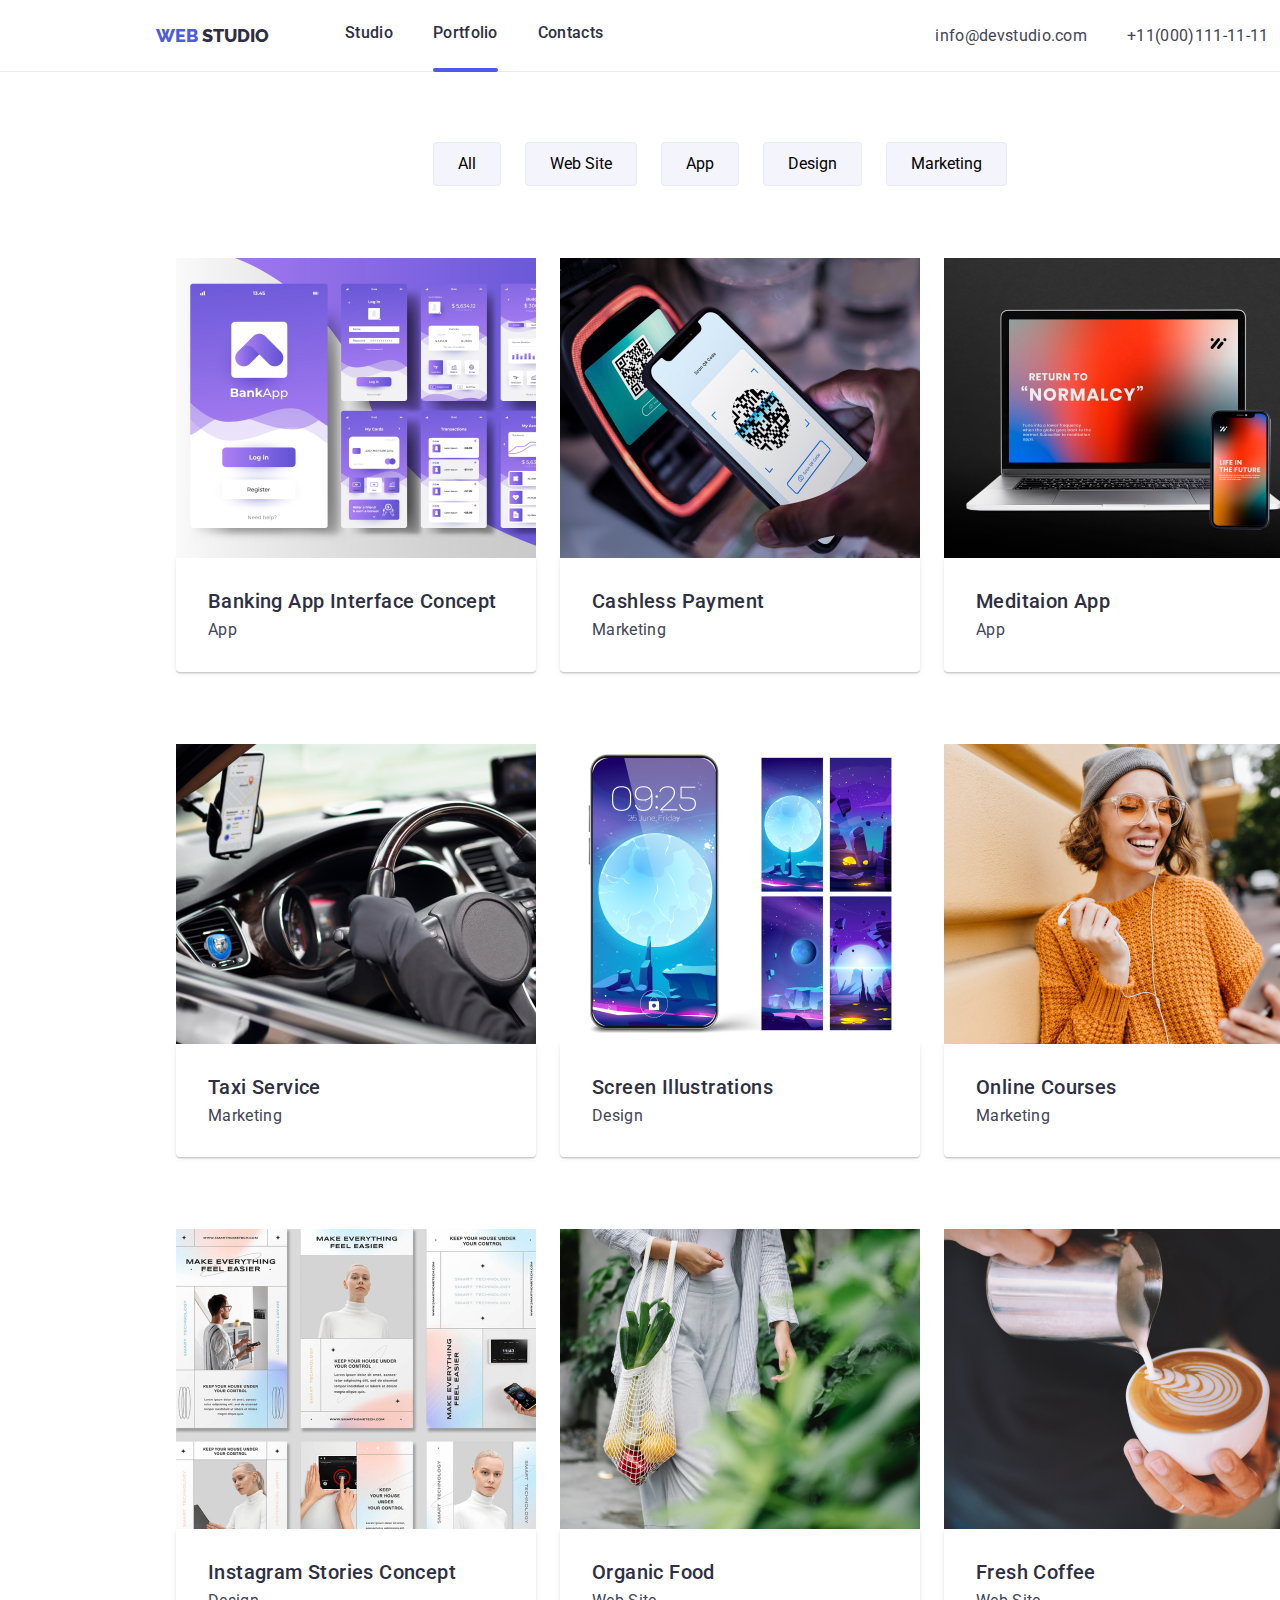
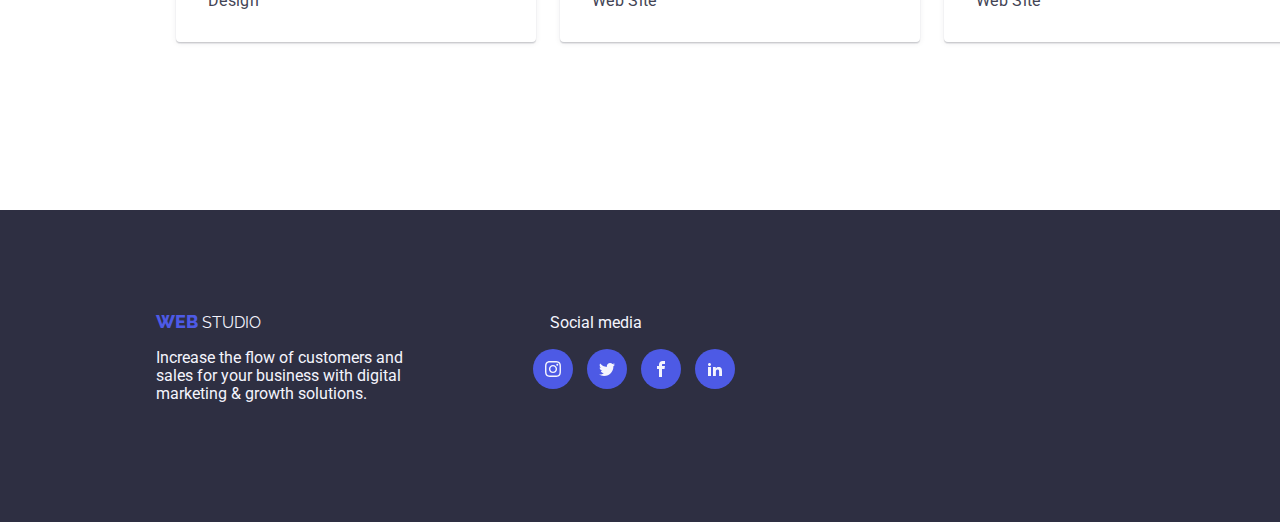
==== portfolio.html @ 01403700 "Initial commit" ====
<!DOCTYPE html>
<html lang="en">

<head>
    <meta charset="UTF-8">
    <meta name="viewport" content="width=device-width, initial-scale=1.0">
    <title>Homework#5-Portfolio</title>
    <link rel="stylesheet" href="css/style.css">
    <link rel="stylesheet" href="css/modern-normalize.css">
    <link rel="preconnect" href="https://fonts.googleapis.com">
    <link rel="preconnect" href="https://fonts.gstatic.com" crossorigin>
    <link
        href="https://fonts.googleapis.com/css2?family=Raleway:wght@800&family=Roboto:wght@400;500;700;900&display=swap"
        rel="stylesheet">
</head>

<body>

    <div class="container">
        <!-- header page -->
        <header class="the-header">
            <nav>
                <a href="WEBSTUDIO">
                    <span class="web">
                        web
                    </span>
                    <span class="studio">
                        studio
                    </span>
                </a>

                <div>
                    <ul class="portfolios">
                        <li><a href="index.html" class="nav-link">Studio</a></li>
                        <li><a href="portfolio.html" class="nav-link active">Portfolio</a></li>
                        <li><a href="Contacts" class="nav-link">Contacts</a></li>
                    </ul>
                </div>
            </nav>

            <div>
                <ul class="links">
                    <li class="infolink"><a href="info@devstudio.com">info@devstudio.com</a></li>
                    <li class="number"><a href="+11(000)111-11-11">+11(000)111-11-11</a></li>
                </ul>
            </div>
        </header>

        <main>
            <!-- Buttons Section -->
            <div class="portfolio-buttons">
                <button type="button" class="port-button">All</button>
                <button type="button" class="port-button">Web Site</button>
                <button type="button" class="port-button">App</button>
                <button type="button" class="port-button">Design</button>
                <button type="button" class="port-button">Marketing</button>
            </div>

            <!-- Marketing Section -->
            <div class="portfolio-marketing">
                            <ul class="port-marketing-lists">
                                <li class="market-list">
                                    <div class="market-image">
                                        <img src="images/port-1.jpg" alt="Banking" width="360px" height="300px">
                                        <div class="market-image-caption">
                                            <p>
                                                Caption Here
                                            </p>
                                        </div>

                                    </div>
                                    <div class="market-description">
                                        <h3>Banking App Interface Concept</h3>
                                        <p>App</p>
                                    </div>
                                </li>

                                <li class="market-list">
                                    <div class="market-image">
                                        <img src="images/port-2.jpg" alt="Cashless" width="360px" height="300px">
                                        <div class="market-image-caption">
                                            <p>
                                            14 Stylish and User-Friendly App Design<br>Concepts · Task Manager App · Calorie<br>Tracker App · Exotic Fruit
                                            Ecommerce<br>App · Cloud Storage App
                                            </p>
                                        </div>
                                        
                                    </div>
                                    <div class="market-description">
                                        <h3>Cashless Payment</h3>
                                        <p>Marketing</p>
                                    </div>
                                </li>

                                <li class="market-list">
                                    <div class="market-image">
                                        <img src="images/port-3.jpg" alt="Meditaion" width="360px" height="300px">
                                        <div class="market-image-caption">
                                            <p>
                                                Caption Here
                                            </p>
                                        </div>
                                    </div>
                                    
                                    <div class="market-description">
                                        <h3>Meditaion App</h3>
                                        <p>App</p>
                                    </div>
                                </li>

                                <li class="market-list">
                                    <div class="market-image">
                                        <img src="images/port-4.jpg" alt="Taxi" width="360px" height="300px">
                                        <div class="market-image-caption">
                                            <p>
                                                Caption Here
                                            </p>
                                        </div>
                                    </div>
                                    
                                    <div class="market-description">
                                        <h3>Taxi Service</h3>
                                        <p>Marketing</p>
                                    </div>
                                </li>

                                <li class="market-list">
                                    <div class="market-image">
                                        <img src="images/port-5.jpg" alt="Screen Illustrations" width="360px" height="300px">
                                        <div class="market-image-caption">
                                            <p>
                                                Caption Here
                                            </p>
                                        </div>
                                    </div>
                                    
                                    <div class="market-description">
                                        <h3>Screen Illustrations</h3>
                                        <p>Design</p>
                                    </div>
                                </li>

                                <li class="market-list">
                                    <div class="market-image">
                                        <img src="images/port-6.jpg" alt="Online Courses" width="360px" height="300px">
                                        <div class="market-image-caption">
                                            <p>
                                                Caption Here
                                            </p>
                                        </div>
                                    </div>
                                    
                                    <div class="market-description">
                                        <h3>Online Courses</h3>
                                        <p>Marketing</p>
                                    </div>
                                </li>

                                <li class="market-list">
                                    <div class="market-image">
                                        <img src="images/port-7.jpg" alt="Instagram Stories" width="360px" height="300px">
                                        <div class="market-image-caption">
                                            <p>
                                                Caption Here
                                            </p>
                                        </div>
                                    </div>
                            
                                    <div class="market-description">
                                        <h3>Instagram Stories Concept</h3>
                                        <p>Design</p>
                                    </div>
                                </li>

                                <li class="market-list">
                                    <div class="market-image">
                                        <img src="images/port-8.jpg" alt="Organic Food" width="360px" height="300px">
                                        <div class="market-image-caption">
                                            <p>
                                                Caption Here
                                            </p>
                                        </div>
                                    </div>
                                    
                                    <div class="market-description">
                                        <h3>Organic Food</h3>
                                        <p>Web Site</p>
                                    </div>
                                </li>

                                <li class="market-list">
                                    <div class="market-image">
                                        <img src="images/port-9.jpg" alt="Coffee" width="360px" height="300px">
                                        <div class="market-image-caption">
                                            <p>
                                                Caption Here
                                            </p>
                                        </div>
                                    </div>
                                    
                                    <div class="market-description">
                                        <h3>Fresh Coffee</h3>
                                        <p>Web Site</p>
                                    </div>
                                </li>
                            </ul>
            </div>
        </main>
    
        <footer class="footer">
            <a href="WEBSTUDIO"><span class="web">web</span>
                <span class="footer-studio">studio</span></a>
            <p class="social-media">Social media</p>
            <div class="footer-socials">
                <p>Increase the flow of customers and<br>sales for your business with digital<br>marketing
                    & growth solutions.</p>
                <div class="footer-icons">
                    <a class="footer-icon">
                        <svg width="16px" height="16px" class="icon icon-instagram">
                            <use xlink:href="./images/icons.svg#icon-instagram"></use>
                        </svg>
                    </a>
                    <a class="footer-icon">
                        <svg width="16px" height="16px" class="icon icon-twitter">
                            <use xlink:href="./images/icons.svg#icon-twitter"></use>
                        </svg>
                    </a>
                    <a class="footer-icon">
                        <svg width="16px" height="16px" class="icon icon-facebook">
                            <use xlink:href="./images/icons.svg#icon-facebook"></use>
                        </svg>
                    </a>
                    <a class="footer-icon">
                        <svg width="16px" height="16px" class="icon icon-linkedin2">
                            <use xlink:href="./images/icons.svg#icon-linkedin2"></use>
                        </svg>
                    </a>
                </div>
            </div>
         </footer>
    </div>
</body>
</html>
---- css/style.css ----
.container {
        width: 1440px;
}

body {
        font-family: 'Roboto', sans-serif;
}

/* HEADER-CSS */

.the-header {
        text-align: center;
        display: inline-flex;
        width: 1440px;
        height: 72px;
        flex-shrink: 0;
        border-bottom: 1px solid var(--CORNFLOWER, #E7E9FC);
        background: var(--WHITE, #FFF);
        margin-bottom: -100px; 
        /* my edit */
}

.the-header nav {
        display: inline-flex;
}

header a {
    text-decoration: none;
    margin-top: 25.5px;
}

.web {
        color: var(--IRIS, #4D5AE5);
        font-family: 'Raleway', sans-serif;
        font-size: 18px;
        font-style: normal;
        font-weight: 800;
        text-transform: uppercase;
        margin-top: 25.5px;
        margin-bottom: 25.5px;
        margin-left: 156px;
} 


.studio {
    color: var(--NAVY-BLUE, #2E2F42);
        font-family: 'Raleway', sans-serif;
        font-size: 18px;
        font-style: normal;
        font-weight: 800;
        text-transform: uppercase;
        margin-top: 25.5px;
}

ul {
        color: var(--NAVY-BLUE, #2E2F42);
        font-family: 'Roboto', sans-serif;
        font-size: 16px;
        font-style: normal;
        font-weight: 500;
        letter-spacing: 0.32px;
}

ul.portfolios {
    text-decoration: none;
    list-style-type: none;
    margin: 0;
    padding: 0;
    display: inline-flex;
    gap: 40px;
    margin-left: 76px;
    margin-top: 24px;
    margin-bottom: 24px;
}

/* ul.portfolios li a {
        color: var(--NAVY-BLUE, #2E2F42);
        font-family: 'Roboto', sans-serif;
        font-size: 16px;
        font-style: normal;
        font-weight: 500;
        letter-spacing: 0.32px;
        line-height: 24px;
} */

/* ul.portfolios li.studios a {
        color: var(--IRIS, #4D5AE5);
        font-family: 'Roboto', sans-serif;
        font-size: 16px;
        font-style: normal;
        font-weight: 500;
        letter-spacing: 0.32px;
        line-height: 24px;
} */
.nav-link {
        color: var(--NAVY-BLUE, #2E2F42);
}

.nav-link:hover,
.nav-link:focus {
        color: var(--OCEAN, #404BBF);
}
.active::after { 
        content: " ";
        display: block;
        height: 4px;
        /* width: 50px; */
        border-bottom: 2px;
        border-radius: 2px;
        background-color: var(--IRIS, #4D5AE5);
        position: relative;
        top: 25.5px;

}
ul.links {
        text-decoration: none;
        list-style-type: none;
        margin: 0;
        padding: 0;
        display: inline-flex;
        gap: 40px;
        margin-top: 24px;
        margin-bottom: 24px;
        margin-left: 332px;
        margin-right: 156px;
}

ul.links li a {
        color: var(--SLATE, #434455);
        font-family: 'Roboto', sans-serif;
        font-size: 16px;
        font-style: normal;
        font-weight: 400;
        letter-spacing: 0.32px;
        line-height: 24px;
}

/* TITLE-CSS */

.title { 
        background-color: var(--GREY, rgba(46, 47, 66, 0.70));
        background-image: linear-gradient(to bottom, rgba(46, 47, 66, 0.70), 
        rgba(46, 47, 66, 0.70)), 
        url(../images/people-office-1.jpg);
        background-repeat: no-repeat;
        width: 1440px;
        height: 600px;
        flex-shrink: 0;
        margin-top: -100px;
        padding-top: 0;
        /* position: relative; */
}

h1 {
        color: var(--WHITE, #FFF);
        text-align: center;
        font-family: 'Roboto', sans-serif;
        font-style: normal;     
        font-weight: 700;
        line-height: 60px;
        font-size: 56px;
        padding: 188px 472px 48px;
}

.buttons {
        background-color: var(--IRIS, #4D5AE5);
        color: var(--WHITE, #FFF);
        border-radius: 5px;
        cursor: pointer;
        border: none;
        margin-left: 636px;
        margin-right: 635px;
        margin-bottom: 188px;
        padding: 16px 32px;
        display: flex;
        justify-content: center;
        align-items: center;
}

.modal {
        background: var(--NAVY-BLUE-modal, 
        rgba(46, 47, 66, 0.40));
        position: fixed;
        top: 0;
        left: 0;
        width: 100%;
        height: 100%;
        display: flex;
        align-items: center;
        justify-content: center;
}

.data-modal {
        width: 350px;
        height: 500px;  
        display: flex;
        align-items: center;
        justify-content: center;
        position: relative;
        border-radius: 4px;
                background: var(--DAIRY, #FCFCFC);
                box-shadow: 0px 2px 1px 0px rgba(0, 0, 0, 0.20), 
                0px 1px 3px 0px rgba(0, 0, 0, 0.12), 
                0px 1px 1px 0px rgba(0, 0, 0, 0.14);
}

.data-modal-close {
        position: absolute;
        display: block;
        top: 20px;
        right: 20px;
        display: flex;
        align-items: center;
        width: 24px;
        height: 24px;
        border-radius: 50%;
        border: 2px solid rgba(46, 47, 66, 0.40);
        color: var(--NAVY-BLUE,#2E2F42);
        cursor: pointer;
}

.data-modal-close { 
        /* fill: var(--CORNFLOWER, #E7E9FC); */
        stroke-width: 1px;
        stroke: rgba(0, 0, 0, 0.10);
        border-color: transparent;
}

.is-hidden { 
        visibility: hidden;
        pointer-events: none;
}


/* PORTFOLIO-BUTTON */

.portfolio-buttons {
        color: var(--IRIS, #4D5AE5);
                text-align: center;
                font-family: Roboto;
                font-size: 16px;
                font-style: normal;
                font-weight: 500;
                line-height: 24px;
                letter-spacing: 0.64px;
}
.portfolio-buttons {
        display: flex;
        align-items: center;
        justify-content: center;
        margin-top: 96px;
        border: none;
        border-radius: 20px;
        gap: 24px;
}

.port-button {
        padding: 12px 24px;
        border-radius: 4px;
        border: 1px solid var(--CORNFLOWER, #E7E9FC);
        background: var(--CLOUD, #F4F4FD);
}

.port-button:hover {
        background-color: var(--OCEAN, #404BBF);
        color: var(--WHITE, #FFF);
        cursor: pointer;
}

/* PORTFOLIO-MAIN PAGE-CSS */

/* .market-list:hover { 
        cursor: pointer;

} */

.port-marketing-lists {
        list-style: none;
        display: flex;
        align-items: center;
        flex-wrap: wrap;
        justify-content: center;
        gap: 24px;
        margin-top: 72px;
}

.market-description {
        width: 360px;
        display: flex;
        padding: 32px 32px;
        flex-direction: column;
        justify-content: center;
        align-items: flex-start;
        gap: 8px;
        align-self: stretch;
        border-radius: 0px 0px 4px 4px;
        background: var(--WHITE, #FFF);
        box-shadow: 0px 2px 1px 0px rgba(46, 47, 66, 0.08), 0px 1px 1px 0px 
        rgba(46, 47, 66, 0.16), 0px 1px 6px 0px rgba(46, 47, 66, 0.08);
        margin-bottom: 48px;      
}

.market-description h3 {
        color: var(--NAVY-BLUE, #2E2F42);
                font-family: Roboto;
                font-size: 20px;
                font-style: normal;
                font-weight: 500;
                letter-spacing: 0.4px;
                margin: 0;
}

.market-description p {
        color: var(--SLATE, #434455);
                font-family: Roboto;
                font-size: 16px;
                font-style: normal;
                font-weight: 400;
                letter-spacing: 0.32px;
                margin: 0;
}

.port-marketing-lists img {
        display: block;
}

/* .market-list:first-child:hover .market-image-caption {
        opacity: 1;
        transform: translateY(0);
        cursor: pointer;
} */

.market-image:hover .market-image-caption {
        opacity: 1;
        transform: translateY(0);
        cursor: pointer;
}

.market-list-1:hover {
        opacity: 1;
        transform: translateY(0);
        cursor: pointer;
}

.caption-2:hover {
        opacity: 1;
        transform: translateY(0);
        cursor: pointer;
}

.market-image{
        position: relative;
        overflow: hidden;
}

.market-image-caption {
        position: absolute;
        background-color: var(--IRIS, #4D5AE5);
        color: var(--CLOUD, #F4F4FD);
        width: 100%;
        height: 100%;
        top: 0;
        left: 0;
        opacity: 0;
        transform: translateY(100%);
        transition: transform 0.25s cubic-bezier(0.4, 0, 0.2, 1);
}

.market-image-caption p {
        font-family: Roboto;
                font-size: 16px;
                font-style: normal;
                font-weight: 400;
                line-height: 24px;
                letter-spacing: 0.32px;
                padding: 40px 32px 164px;
}


/* HERO-PAGE-CSS */

.about-page ul.about-page-order {
        list-style: none;
        margin: 0;
        padding: 0;
        display: inline-flex;
        width: 1128px;
        height: 104px;
        flex-shrink: 0;
        justify-content: center;
        align-items: center;
        margin-top: 120px;
        margin-left: 156px;
        margin-right: 156px;
        gap: 24px;
}

.about-page-order p {
        color: var(--SLATE, #434455);
        font-family: Roboto;
        font-size: 16px;
        font-style: normal;
        font-weight: 400;
        line-height: 24px;
        letter-spacing: 0.32px;
        width: 264px;
}



/* WHAT-ARE-WE-DOING-CSS */

div.section-web h2 {
        text-align: center;
        margin-top: 120px;
        margin-bottom: 72px;
}

div.section-web ul.images {
        list-style: none;
        display: inline-flex;
        margin: 0;
        padding: 0;
        gap: 24px;
        justify-content: center;
        align-items: center;
        margin-left: 156px;
        margin-right: 156px;
        margin-bottom: 120px;
}

.about-page-icons {
        border-radius: 4px;
        background: var(--CLOUD, #F4F4FD);
        text-align: center;
        padding-top: 24px;
        padding-bottom: 24px;
}

/* OUR-TEAM-CSS */

.team img {
        display: block;
}
div.section-team {
        width: 1440px;
        height: 732px;
        flex-shrink: 0;
        background: var(--CLOUD, #F4F4FD);
        display: flex;
        flex-direction: column;
        align-items: center;
        text-align: center;
        
}
div.section-team h2 {
        text-align: center;
        margin-top: 120px;
}

div.section-team ul.team {
        list-style: none;
        display: inline-flex;
        align-items: center;
        margin-top: 72px;
        margin-bottom: 120px;
        gap: 24px;

}

div.section-team ul.team li h3 {
        padding-top: 32px;
        margin-bottom: 8px;
        margin-top: 0;
} 

div.section-team ul.team li p {
        margin-bottom: 8px;
        margin-top: 0;
}

.team-description {
        width: 264px;
        display: block;
        padding-bottom: 32px;
        flex-direction: column;
        justify-content: center;
        align-items: center;
        border-radius: 0px 0px 4px 4px;
        background: var(--WHITE, #FFF);
        box-shadow: 0px 2px 1px 0px 
        rgba(46, 47, 66, 0.08), 0px 1px 1px 0px 
        rgba(46, 47, 66, 0.16), 0px 1px 6px 0px 
        rgba(46, 47, 66, 0.08);
}

.team-icon {
        fill:var(--CLOUD, #F4F4FD);
        background-color: var(--IRIS, #4D5AE5);
        width: 40px;
        height: 40px;
        display: inline-flex;
        padding: 12px;  
        border-radius: 50%;
        margin-right: 12px;
        margin-left: 10px;
}

/* CUSTOER-CSS */

.section-customer {
                display: flex;
                flex-direction: column;
                align-items: center;            
                justify-content: center;
                margin: 120px 156px;
}

.section-customer h2 {
        text-align: center;
        color: var(--NAVY-BLUE, #2E2F42);
        text-align: center;
         font-family: Roboto;
        font-size: 36px;
        font-style: normal;
        font-weight: 700;
        line-height: 40px;
        letter-spacing: 0.72px;
        text-transform: capitalize;
} 

.list { 
        display: inline-flex;
}

.customer-list{ 
        display: flex;
        justify-content: space-around;
}

.customer-icon {
        fill: #8E8F99;
        border: 1px solid #8E8F99;
        border-radius: 5px;
        padding: 16px 32px;
        display: flex;
        align-items: center;
        margin: 8px;
}

/* FOOTER-CSS */

.footer {
        background: var(--NAVY-BLUE, #2E2F42);
        width: 1440px;
        height: 312px;
        padding-top: 101.5px;
        margin-top: 120px;
        display: block;
}

.footer a {
        text-decoration: none;
}

.footer-studio {
        color: var(--CLOUD, #F4F4FD);
        text-transform: uppercase;
        font-family: 'Raleway', sans-serif;

}
.footer p {
        color: var(--CLOUD, #F4F4FD);
        font-family: 'Roboto', sans-serif;
        margin-left: 156px;
        display: inline;
}

.footer-socials {
        display: flex;
}

.social-media {
        padding-left: 129px;
}

.footer-icons {
        padding-left: 120px;
        margin-top: 16px;
}

.footer-icon {
        fill: var(--CLOUD, #F4F4FD);
        background-color: var(--IRIS, #4D5AE5);
        width: 40px;
        height: 40px;
        display: inline-flex;
        padding: 12px;
        border-radius: 50%;
        margin-right: 0px;
        margin-left: 10px;
}
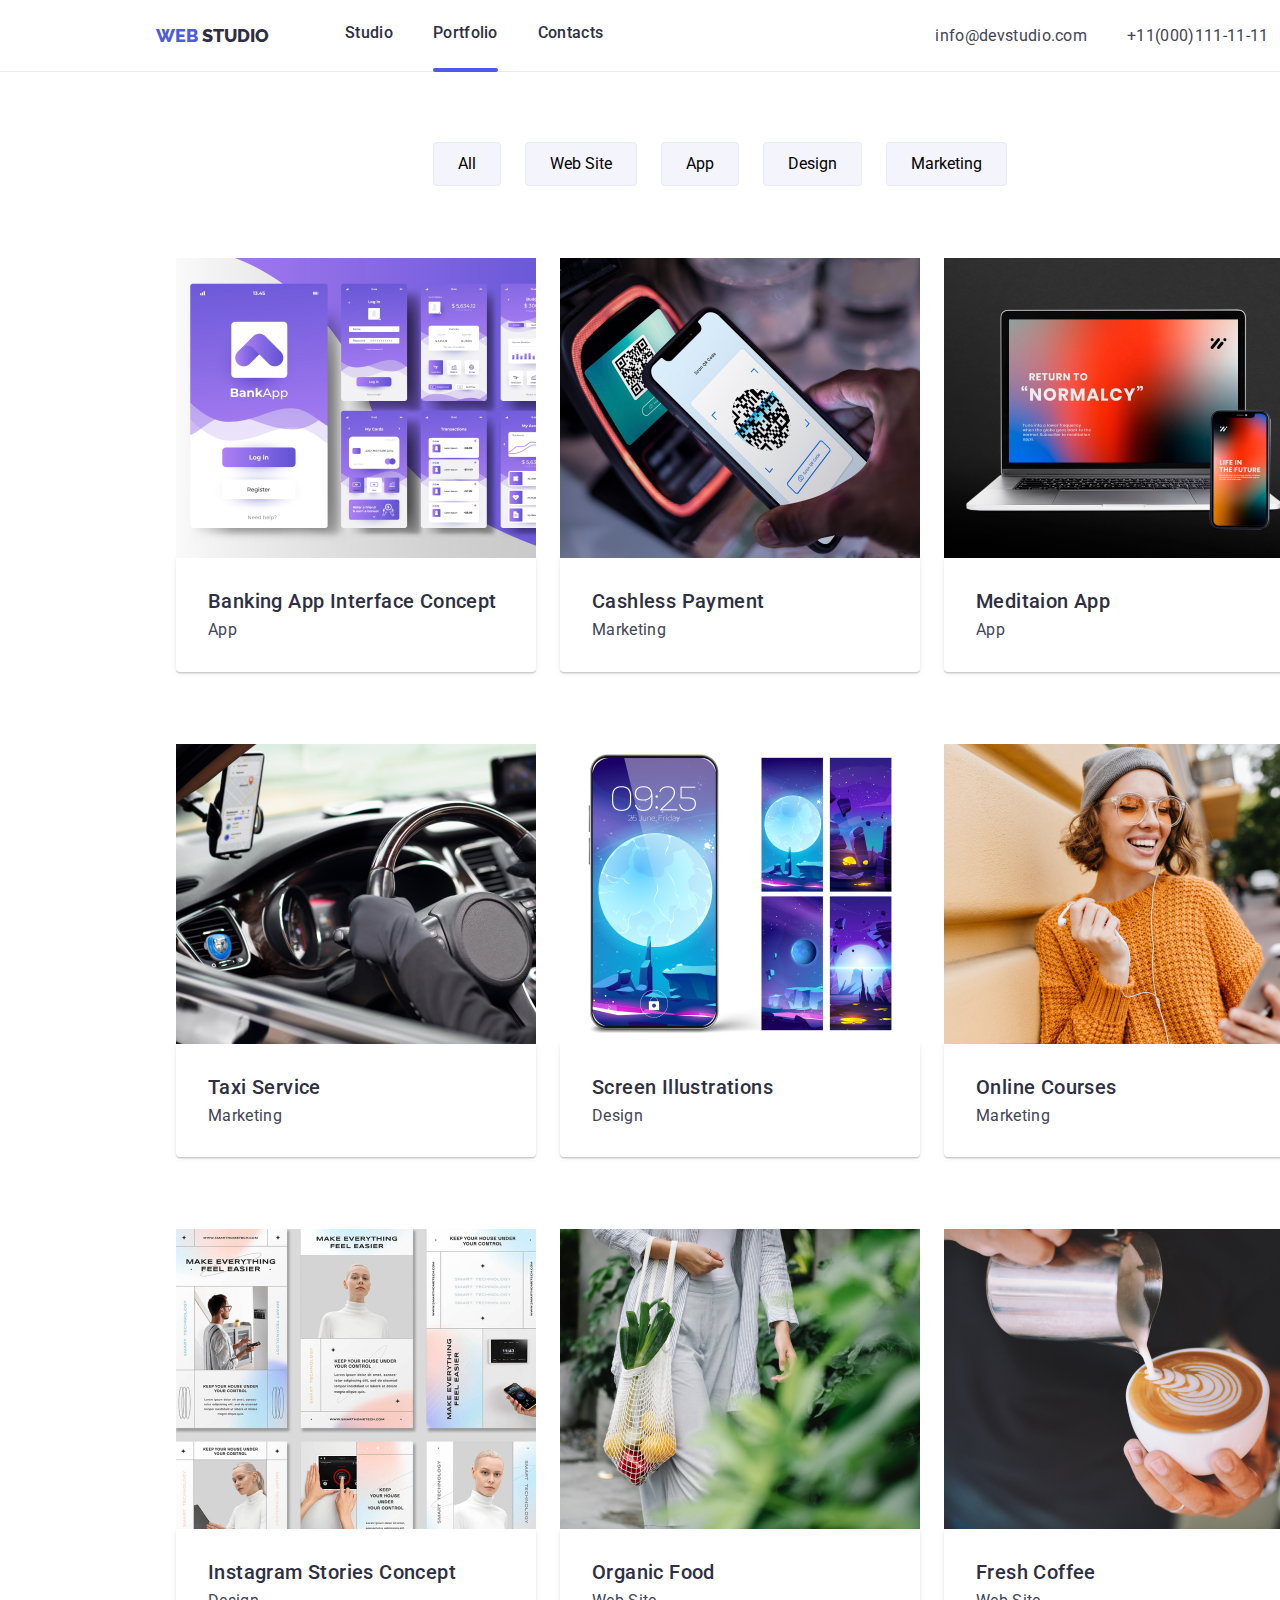
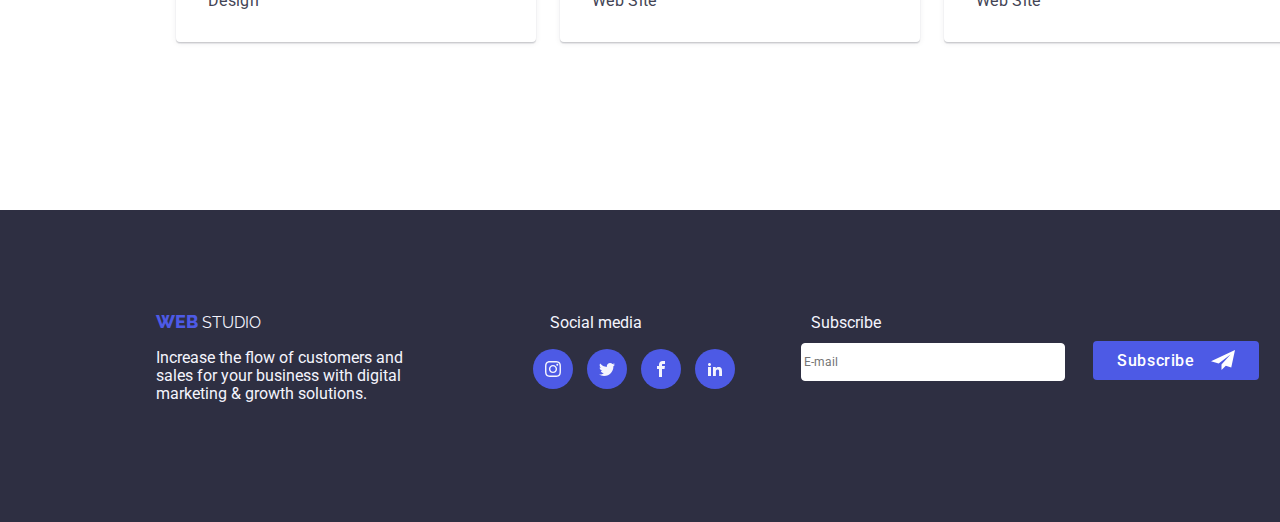
==== commit b5c94873: "Update html" ====
--- a/portfolio.html
+++ b/portfolio.html
@@ -211,8 +211,9 @@
             <a href="WEBSTUDIO"><span class="web">web</span>
                 <span class="footer-studio">studio</span></a>
             <p class="social-media">Social media</p>
+            <p class="subscribe-footer-p">Subscribe</p>
             <div class="footer-socials">
-                <p>Increase the flow of customers and<br>sales for your business with digital<br>marketing
+                <p class="socials-p">Increase the flow of customers and<br>sales for your business with digital<br>marketing
                     & growth solutions.</p>
                 <div class="footer-icons">
                     <a class="footer-icon">
@@ -236,8 +237,20 @@
                         </svg>
                     </a>
                 </div>
-            </div>
-         </footer>
+        
+                <div class="subscribe">
+                    <form class="subscribe-form">
+                        <input type="text" placeholder="E-mail" class="subscribe-text">
+                        <button class="subscribe-button">
+                            <p class="subscribe-button-p">Subscribe</p>
+                            <svg width="24px" height="24px" class="icon icon-Frame-3">
+                                <use xlink:href="./images/icons.svg#icon-Frame-3"></use>
+                            </svg>
+                        </button>
+                    </form>
+                </div>
+            </div>
+        </footer>
     </div>
 </body>
 </html>--- a/css/style.css
+++ b/css/style.css
@@ -177,9 +177,11 @@
         align-items: center;
 }
 
+/* Modal */
+
 .modal {
-        background: var(--NAVY-BLUE-modal, 
-        rgba(46, 47, 66, 0.40));
+        /* background: var(--NAVY-BLUE-modal, 
+        rgba(46, 47, 66, 0.40)); */
         position: fixed;
         top: 0;
         left: 0;
@@ -191,22 +193,23 @@
 }
 
 .data-modal {
-        width: 350px;
-        height: 500px;  
-        display: flex;
+        width: 408px;
+        height: 584px;  
+        display: block;
         align-items: center;
         justify-content: center;
         position: relative;
         border-radius: 4px;
-                background: var(--DAIRY, #FCFCFC);
-                box-shadow: 0px 2px 1px 0px rgba(0, 0, 0, 0.20), 
-                0px 1px 3px 0px rgba(0, 0, 0, 0.12), 
-                0px 1px 1px 0px rgba(0, 0, 0, 0.14);
+        background: var(--DAIRY, #FCFCFC);
+        box-shadow: 0px 2px 1px 0px rgba(0, 0, 0, 0.20), 
+        0px 1px 3px 0px rgba(0, 0, 0, 0.12), 
+        0px 1px 1px 0px rgba(0, 0, 0, 0.14);
+        /* transition: fill 250ms cubic-bezier(0.4, 0, 0.2, 1); */
 }
 
 .data-modal-close {
         position: absolute;
-        display: block;
+        /* display: block; */
         top: 20px;
         right: 20px;
         display: flex;
@@ -231,6 +234,139 @@
         pointer-events: none;
 }
 
+.modal-heading { 
+        color: var(--NAVY-BLUE, #2E2F42);
+        text-align: center;
+        font-family: Roboto;
+        font-size: 16px;
+        font-style: normal;
+        font-weight: 500;
+        line-height: 24px;
+        letter-spacing: 0.32px;
+        margin-top: 50px;
+        margin-bottom: 20px;
+}
+.service-name { 
+        display: flex;
+        flex-direction: column;
+        margin-bottom: 8px;
+        margin-left: 24px;
+        margin-right: 24px;
+        width: 90%;
+        position: relative;
+}
+
+.input-name {
+        color: var(--LIGHT-SLATE, #8E8F99);
+        font-size: 12px;
+        font-style: normal;
+        font-weight: 400;
+        /* line-height: 14px; */
+        letter-spacing: 0.48px;
+        padding-bottom: 4px;
+}
+
+.service-box {
+        width: 100%;
+        padding: 12px 40px;
+        border-radius: 4px;
+        border: 1px solid var(--NAVY-BLUE-modal, rgba(46, 47, 66, 0.40));;
+        transition: fill 250ms cubic-bezier(0.4, 0, 0.2, 1);
+}
+
+.service-icon { 
+        position: absolute;
+        top: 50%;
+        left: 15px;
+        fill: black;
+        transition: fill 250ms cubic-bezier(0.4, 0, 0.2, 1);
+}
+
+.service-box:hover,
+.service-box:focus {
+        border: 1px solid var(--IRIS, #4D5AE5);
+}
+
+.service-box:focus + .service-icon { 
+        fill: var(--IRIS, #4D5AE5);
+}
+
+.service-text-area { 
+        border: 1px solid var(--NAVY-BLUE, #2E2F42);
+        border-radius: 4px;
+        transition: fill 250ms cubic-bezier(0.4, 0, 0.2, 1);
+        padding: 8px 16px;
+        color: var(--NAVY-BLUE-modal, rgba(46, 47, 66, 0.40));
+        font-size: 12px;
+}
+
+.service-text-area:hover { 
+        border: 1px solid var(--IRIS, #4D5AE5);
+}
+
+.service-agree { 
+        display: flex;
+        align-items: center;
+        justify-content: center;
+}
+
+.agree-box {
+        /* appearance: none; */
+        position: relative;
+        height: 20px;
+        width: 20px;
+        left: 20px;
+        opacity: 0;
+}
+
+.check-icon { 
+        fill: none;
+        border: 2px solid var(--NAVY-BLUE-modal, rgba(46, 47, 66, 0.40));
+        border-radius: 2px;
+        transition: 250ms;
+        transition-property: border-color, background-color, fill;
+        transition-timing-function: cubic-bezier(0.4, 0, 0.2, 1);
+}
+
+.service-agree .agree-box:focus + .check-icon,
+.service-agree .agree-box:checked:focus + .check-icon { 
+        outline: 2px solid var(--NAVY-BLUE-modal, rgba(46, 47, 66, 0.40));
+}
+
+.service-agree .agree-box:checked + .check-icon {
+        background-color: var(--IRIS, #4D5AE5);
+        border-color: var(--IRIS, #4D5AE5);
+        fill: white;
+        outline: none;
+        stroke: white;
+        stroke-width: 0.2;
+}
+.privacy-text {
+        color: var(--LIGHT-SLATE, #8E8F99);
+        font-size: 12px;
+        font-style: normal;
+        font-weight: 400;
+        margin-left: 8px;
+}
+
+
+.send-button { 
+        padding: 16px 60px;
+        background-color: var(--IRIS, #4D5AE5);
+        color: var(--WHITE, #FFF);
+        border-radius: 4px;
+        border: none;
+        margin-left: 36%;
+        margin-top: 24px;
+        margin-bottom: 24px;
+        font-size: 16px;
+        font-style: normal;
+        font-weight: 500;
+        line-height: 24px;
+        letter-spacing: 0.64px;
+        text-align: center;
+
+}
 
 /* PORTFOLIO-BUTTON */
 
@@ -569,7 +705,8 @@
         font-family: 'Raleway', sans-serif;
 
 }
-.footer p {
+
+.socials-p {
         color: var(--CLOUD, #F4F4FD);
         font-family: 'Roboto', sans-serif;
         margin-left: 156px;
@@ -582,6 +719,18 @@
 
 .social-media {
         padding-left: 129px;
+        color: var(--CLOUD, #F4F4FD);
+        font-family: 'Roboto', sans-serif;
+        margin-left: 156px;
+        display: inline;
+}
+
+.subscribe-footer-p {
+        padding-left: 129px;
+        color: var(--CLOUD, #F4F4FD);
+        font-family: 'Roboto', sans-serif;
+        margin-left: 36px;
+        display: inline;
 }
 
 .footer-icons {
@@ -599,4 +748,45 @@
         border-radius: 50%;
         margin-right: 0px;
         margin-left: 10px;
-}+}
+
+.subscribe { 
+        display: flex;
+}
+
+.subscribe-form { 
+        margin-left: 66px;
+        margin-top: 8px;
+}
+
+.subscribe-text {
+        width: 264px;
+        height: 38px;
+        border-radius: 4px;
+        border: 1px solid var(--WHITE, #FFF);
+        border-bottom: 0px 4px 4px 0px rgba(0, 0, 0, 0.15);
+        font-size: 12px;
+}
+
+.subscribe-button {
+        display: inline-flex;
+        justify-content: center;
+        align-items: center;
+        border-radius: 4px;
+        height: 39px;
+        background: var(--IRIS, #4D5AE5);
+        padding: 0px 24px;
+        font-size: 16px;
+        font-style: normal;
+        font-weight: 500;
+        letter-spacing: 0.64px;
+        gap: 16px;
+        color: var(--WHITE, #FFF);
+        border: none;
+        margin-left: 24px;
+}
+
+.subscribe-button-p {
+        display: block;
+        padding-top: 2px;
+}
